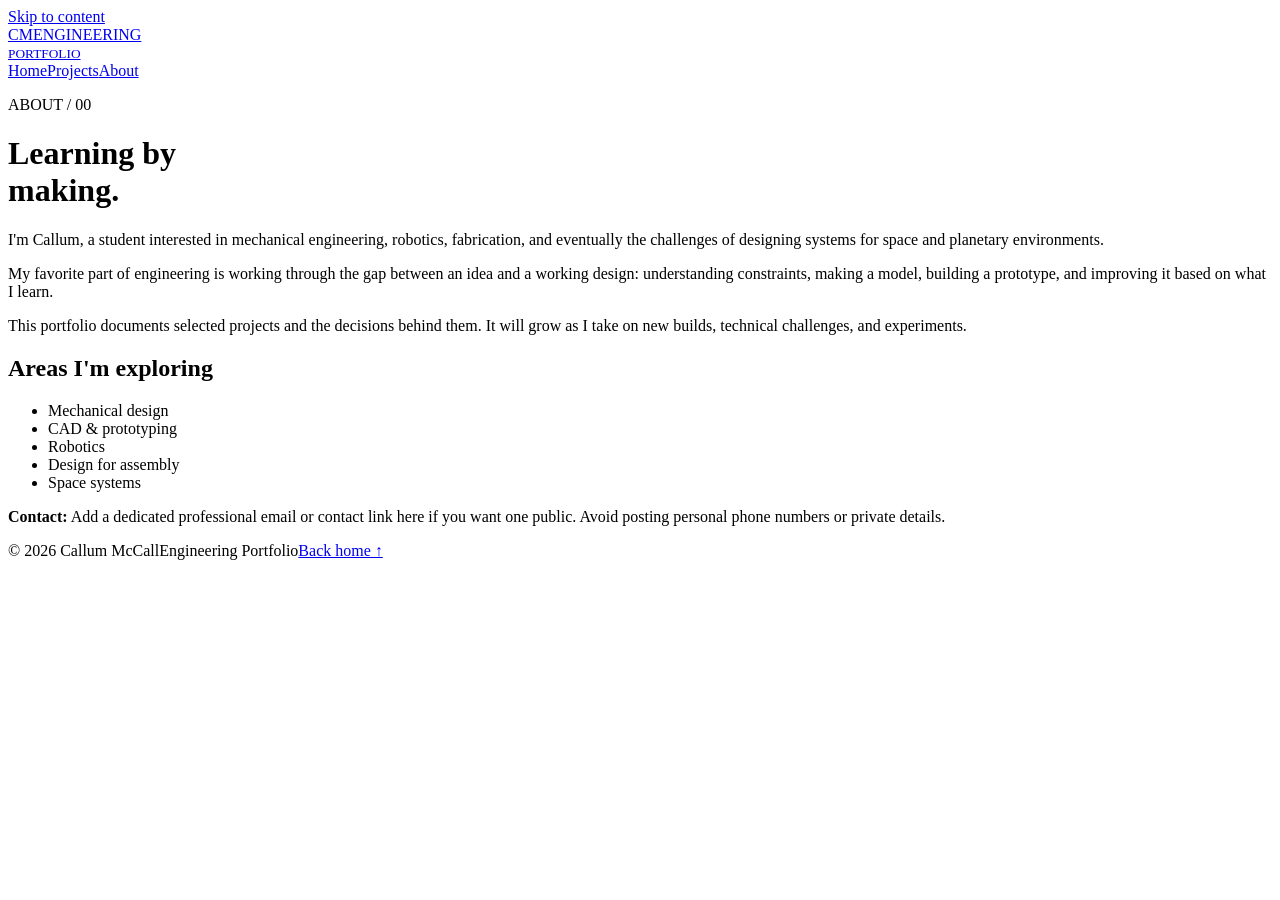
==== about.html @ 8d5debbc "Add files via upload" ====
<!doctype html>
<html lang="en">
<head><meta charset="utf-8"><meta name="viewport" content="width=device-width, initial-scale=1"><meta name="description" content="About the engineer behind this portfolio."><title>About — Engineering Portfolio</title><link rel="stylesheet" href="assets/css/style.css"></head>
<body><a class="skip-link" href="#main">Skip to content</a><header class="site-header wrap"><a class="wordmark" href="index.html"><span class="wordmark-mark">CM</span><span>ENGINEERING<br><small>PORTFOLIO</small></span></a><nav aria-label="Main navigation"><a href="index.html">Home</a><a href="index.html#projects">Projects</a><a class="active" href="about.html">About</a></nav></header>
<main id="main" class="wrap inner-page"><p class="eyebrow">ABOUT / 00</p><h1>Learning by<br><span class="muted">making.</span></h1><div class="about-grid"><p class="intro">I'm Callum, a student interested in mechanical engineering, robotics, fabrication, and eventually the challenges of designing systems for space and planetary environments.</p><div class="body-copy"><p>My favorite part of engineering is working through the gap between an idea and a working design: understanding constraints, making a model, building a prototype, and improving it based on what I learn.</p><p>This portfolio documents selected projects and the decisions behind them. It will grow as I take on new builds, technical challenges, and experiments.</p><h2>Areas I'm exploring</h2><ul class="tag-list"><li>Mechanical design</li><li>CAD & prototyping</li><li>Robotics</li><li>Design for assembly</li><li>Space systems</li></ul><p class="note"><strong>Contact:</strong> Add a dedicated professional email or contact link here if you want one public. Avoid posting personal phone numbers or private details.</p></div></div></main>
<footer class="site-footer wrap"><span>© 2026 Callum McCall</span><span>Engineering Portfolio</span><a href="index.html">Back home ↑</a></footer></body></html>
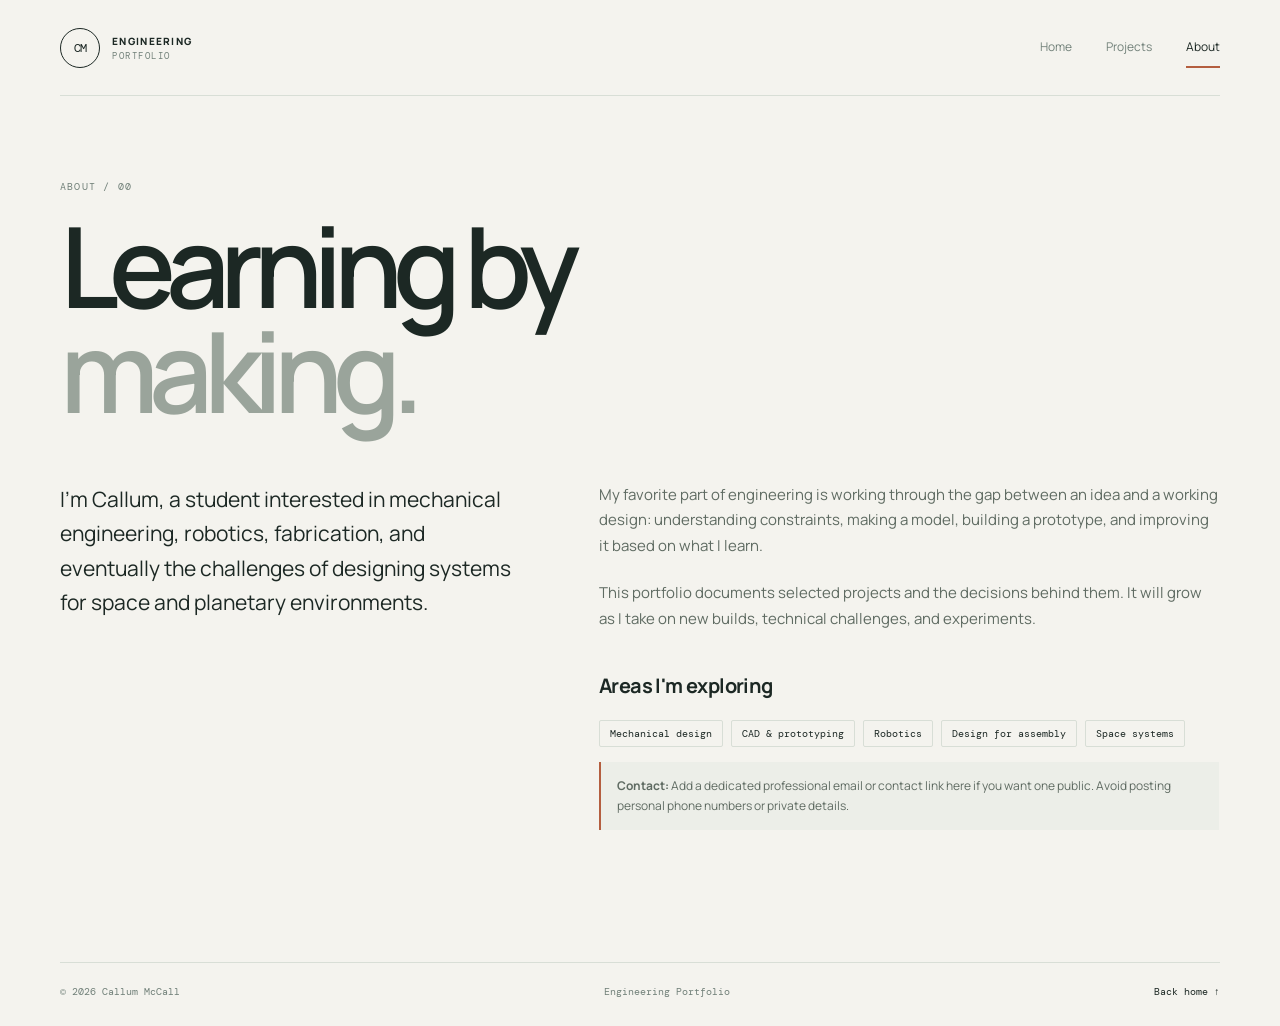
==== commit 1115f135: "Improve portfolio design and fix internal links" ====
--- a/about.html
+++ b/about.html
@@ -1,6 +1,6 @@
 <!doctype html>
 <html lang="en">
-<head><meta charset="utf-8"><meta name="viewport" content="width=device-width, initial-scale=1"><meta name="description" content="About the engineer behind this portfolio."><title>About — Engineering Portfolio</title><link rel="stylesheet" href="assets/css/style.css"></head>
+<head><meta charset="utf-8"><meta name="viewport" content="width=device-width, initial-scale=1"><meta name="description" content="About the engineer behind this portfolio."><title>About — Engineering Portfolio</title><link rel="stylesheet" href="style.css"></head>
 <body><a class="skip-link" href="#main">Skip to content</a><header class="site-header wrap"><a class="wordmark" href="index.html"><span class="wordmark-mark">CM</span><span>ENGINEERING<br><small>PORTFOLIO</small></span></a><nav aria-label="Main navigation"><a href="index.html">Home</a><a href="index.html#projects">Projects</a><a class="active" href="about.html">About</a></nav></header>
 <main id="main" class="wrap inner-page"><p class="eyebrow">ABOUT / 00</p><h1>Learning by<br><span class="muted">making.</span></h1><div class="about-grid"><p class="intro">I'm Callum, a student interested in mechanical engineering, robotics, fabrication, and eventually the challenges of designing systems for space and planetary environments.</p><div class="body-copy"><p>My favorite part of engineering is working through the gap between an idea and a working design: understanding constraints, making a model, building a prototype, and improving it based on what I learn.</p><p>This portfolio documents selected projects and the decisions behind them. It will grow as I take on new builds, technical challenges, and experiments.</p><h2>Areas I'm exploring</h2><ul class="tag-list"><li>Mechanical design</li><li>CAD & prototyping</li><li>Robotics</li><li>Design for assembly</li><li>Space systems</li></ul><p class="note"><strong>Contact:</strong> Add a dedicated professional email or contact link here if you want one public. Avoid posting personal phone numbers or private details.</p></div></div></main>
 <footer class="site-footer wrap"><span>© 2026 Callum McCall</span><span>Engineering Portfolio</span><a href="index.html">Back home ↑</a></footer></body></html>
--- a/style.css
+++ b/style.css
@@ -0,0 +1,6 @@
+﻿@import url('https://fonts.googleapis.com/css2?family=DM+Mono:wght@400;500&family=Manrope:wght@400;500;600;700;800&display=swap');
+:root{--paper:#f4f3ee;--ink:#1c2824;--muted:#718079;--line:#d8ded6;--accent:#b45e3f;--panel:#e8ebe4;--white:#fff;--max:1160px;--serif:Georgia,serif}
+*{box-sizing:border-box}html{scroll-behavior:smooth;scroll-padding-top:90px}body{margin:0;background:var(--paper);color:var(--ink);font:15px/1.7 'Manrope',Arial,sans-serif;-webkit-font-smoothing:antialiased}a{color:inherit;text-decoration:none;transition:color .2s,transform .25s}a:hover{color:var(--accent)}a:focus-visible{outline:2px solid var(--accent);outline-offset:5px}.wrap{width:min(var(--max),calc(100% - 64px));margin-inline:auto}.site-header{height:96px;display:flex;align-items:center;justify-content:space-between;border-bottom:1px solid var(--line)}.wordmark{display:flex;align-items:center;gap:12px;font-size:10px;font-weight:800;letter-spacing:.13em;line-height:1.4}.wordmark small{font:9px 'DM Mono',monospace;color:var(--muted);letter-spacing:.17em}.wordmark-mark{display:grid;place-items:center;width:40px;height:40px;border:1px solid var(--ink);border-radius:50%;font:12px 'DM Mono',monospace;letter-spacing:-.08em}.site-header nav{display:flex;gap:34px;font-size:12px}.site-header nav a{color:var(--muted);position:relative}.site-header nav a:hover,.site-header nav a.active{color:var(--ink)}.site-header nav a.active:after{content:'';position:absolute;height:2px;background:var(--accent);left:0;right:0;bottom:-10px}.hero{padding-top:104px}.eyebrow,.visual-label,.visual-caption,.hero-rule,.case-meta span,.media-placeholder>span{font:10px 'DM Mono',monospace;letter-spacing:.12em}.eyebrow{color:var(--muted);margin:0 0 20px}.status-dot{display:inline-block;width:7px;height:7px;border-radius:50%;background:var(--accent);margin-right:9px;box-shadow:0 0 0 4px #b45e3f18}h1{font-size:clamp(58px,9vw,112px);line-height:.94;letter-spacing:-.085em;font-weight:600;margin:0 0 30px}.muted{color:#9aa49b}.hero-bottom{display:flex;justify-content:space-between;align-items:end;gap:32px;margin:0 0 74px}.intro{font-size:clamp(17px,2vw,21px);line-height:1.65;max-width:570px;margin:0}.text-link{display:inline-flex;gap:16px;align-items:center;font-size:12px;font-weight:700;border-bottom:1px solid var(--ink);padding:0 0 7px;white-space:nowrap}.text-link span{font-size:17px;color:var(--accent)}.text-link:hover{border-color:var(--accent)}.hero-rule{display:flex;justify-content:space-between;border-top:1px solid var(--ink);padding:13px 0;color:var(--muted)}.projects{display:grid;grid-template-columns:1fr 1fr;gap:64px 28px;padding-top:30px}.project-featured{grid-column:1/-1;display:grid;grid-template-columns:1.2fr .8fr;gap:clamp(34px,6vw,78px);align-items:center}.project-visual{display:block;position:relative;overflow:hidden;min-height:320px;background:var(--panel);color:var(--ink);isolation:isolate}.project-featured .project-visual{min-height:455px}.project-visual:before{content:'';position:absolute;inset:0;opacity:.23;background-image:linear-gradient(rgba(40,55,45,.13) 1px,transparent 1px),linear-gradient(90deg,rgba(40,55,45,.13) 1px,transparent 1px);background-size:32px 32px;mask-image:linear-gradient(135deg,#000,transparent 75%);z-index:-1}.project-visual:after{content:'';position:absolute;width:300px;height:300px;border:1px solid #536a5833;border-radius:50%;left:50%;top:50%;transform:translate(-50%,-50%);box-shadow:0 0 0 34px #536a5808,0 0 0 68px #536a5806;z-index:-1}.project-visual:hover{color:var(--ink)}.project-visual:hover .part-sketch,.project-visual:hover .outlet-sketch,.project-visual:hover .gear-sketch{transform:scale(1.06)}.visual-label{position:absolute;top:20px;left:22px;color:#617067}.visual-caption{position:absolute;bottom:18px;left:22px;color:#617067}.project-info{padding:0 4px}.project-info .eyebrow{margin-bottom:12px}.project-info h2{font-size:clamp(25px,3vw,38px);line-height:1.15;letter-spacing:-.06em;margin:0 0 14px}.project-info>p:not(.eyebrow){color:#626e66;max-width:410px;font-size:14px;margin:0 0 24px}.project-info .text-link{margin-top:2px}.visual-shelf{background:#e5e9e1}.part-sketch,.outlet-sketch,.gear-sketch{position:absolute;inset:0;display:grid;place-items:center;transition:transform .35s cubic-bezier(.2,.8,.2,1)}.part-main{position:absolute;width:160px;height:100px;border:2px solid #53685b;border-radius:12px;transform:rotate(-18deg);background:linear-gradient(135deg,#d6ddd3,#c1cbc1);box-shadow:12px 15px 0 #b3bfb4,14px 17px 0 1px #64796a}.part-arm{position:absolute;width:68px;height:165px;border:2px solid #53685b;border-radius:8px;transform:translate(42px,-12px) rotate(24deg);background:#cbd4ca}.part-foot{position:absolute;width:130px;height:23px;border:2px solid #53685b;border-radius:5px;transform:translate(50px,75px) rotate(24deg);background:#cbd4ca}.dimension{position:absolute;font:10px 'DM Mono',monospace;letter-spacing:.08em;color:#536a58}.dim-one{top:32%;left:27%}.dim-two{bottom:28%;right:22%}.visual-smartlet{background:#e9e8df}.outlet-face{width:130px;height:170px;border:2px solid #596f62;border-radius:18px;background:#d9dfd6;position:relative;box-shadow:14px 14px 0 #c5cec4;transform:rotate(-8deg)}.outlet-slot{position:absolute;width:11px;height:38px;border:2px solid #69796c;border-radius:8px;top:46px}.slot-a{left:36px}.slot-b{right:36px}.slot-c{left:59px;top:88px;width:12px;height:12px}.outlet-light{position:absolute;bottom:17px;left:58px;width:13px;height:5px;background:var(--accent);border-radius:5px;box-shadow:0 0 12px #b45e3f70}.magnet-ring{position:absolute;width:62px;height:62px;border:2px dashed #778778;border-radius:50%;transform:translate(78px,68px)}.visual-frc{background:#e5e8e3}.gear{border:2px solid #667666;border-radius:50%;position:absolute;background:repeating-conic-gradient(#c8d0c5 0deg 10deg,#dce1d8 10deg 20deg);box-shadow:inset 0 0 0 12px #e5e8e3}.gear-large{width:150px;height:150px;transform:translate(-20px,-5px)}.gear-small{width:88px;height:88px;transform:translate(70px,52px)}.shaft{position:absolute;width:9px;height:210px;background:#758474;transform:rotate(42deg);opacity:.8}.bolt{position:absolute;width:13px;height:13px;border:2px solid #667666;border-radius:50%;background:var(--panel)}.bolt-a{transform:translate(-85px,-65px)}.bolt-b{transform:translate(113px,86px)}.statement{margin-top:122px;margin-bottom:112px;border-top:1px solid var(--line);padding-top:30px}.statement-text{font-size:clamp(34px,5vw,60px);line-height:1.16;letter-spacing:-.06em;margin:30px 0 0}.site-footer{display:flex;justify-content:space-between;gap:18px;border-top:1px solid var(--line);padding:22px 0 28px;color:var(--muted);font:10px 'DM Mono',monospace}.site-footer a{color:var(--ink)}.inner-page{padding-top:84px;padding-bottom:110px}.inner-page h1{margin-bottom:28px}.about-grid{display:grid;grid-template-columns:.85fr 1.15fr;gap:80px;margin-top:58px}.body-copy{max-width:620px;color:#5f6b62}.body-copy p{margin-top:0;margin-bottom:22px}.body-copy h2{font-size:20px;letter-spacing:-.03em;color:var(--ink);margin-top:38px}.tag-list{display:flex;flex-wrap:wrap;gap:8px;list-style:none;padding:0}.tag-list li{border:1px solid var(--line);border-radius:2px;padding:6px 10px;font:10px 'DM Mono',monospace;color:var(--ink)}.note{padding:14px 16px;border-left:2px solid var(--accent);background:#eceee8;font-size:12px}.case-study>.intro{max-width:760px}.case-meta{display:grid;grid-template-columns:repeat(3,1fr);gap:20px;border-top:1px solid var(--line);border-bottom:1px solid var(--line);padding:18px 0;margin:40px 0}.case-meta div{display:flex;flex-direction:column;gap:5px}.case-meta span{color:var(--muted)}.case-meta strong{font-size:12px;font-weight:600}.media-placeholder{min-height:320px;background:linear-gradient(135deg,#e8ebe4,#f0f0e9);border:1px dashed #b7beb3;display:flex;flex-direction:column;align-items:center;justify-content:center;text-align:center;padding:24px;color:var(--muted);margin:30px 0 70px;position:relative}.media-placeholder:before,.media-placeholder:after{content:'';position:absolute;background:#d8ded6}.media-placeholder:before{width:36px;height:1px;top:24px;left:24px}.media-placeholder:after{width:1px;height:36px;top:24px;left:24px}.media-placeholder>span{color:var(--accent)}.media-placeholder p{max-width:390px;font-size:12px;margin:10px 0 0}.media-placeholder.small{min-height:210px;margin:28px 0 10px}.case-section{max-width:760px;margin:0 auto 64px}.case-section .eyebrow{margin-bottom:12px}.case-section h2{font-size:clamp(28px,4vw,42px);line-height:1.15;letter-spacing:-.055em;margin:0 0 18px}.case-section>p:not(.eyebrow){color:#5f665d}.case-section .note{color:#4f574f}.skip-link{position:absolute;left:-999px;top:10px;background:var(--ink);color:white;padding:10px;z-index:10}.skip-link:focus{left:10px}
+@media(max-width:700px){.wrap{width:min(100% - 36px,var(--max))}.site-header{height:78px}.site-header nav{gap:16px;font-size:11px}.wordmark{font-size:9px}.wordmark-mark{width:34px;height:34px}.hero{padding-top:72px}.hero-bottom{display:block;margin-bottom:48px}.hero-bottom .text-link{margin-top:22px}.projects{grid-template-columns:1fr;gap:44px}.project-featured{grid-column:auto;display:block}.project-featured .project-visual,.project-visual{min-height:310px}.project-info{padding:22px 0 0}.statement{margin-top:76px;margin-bottom:76px}.site-footer{flex-wrap:wrap;font-size:9px}.about-grid{grid-template-columns:1fr;gap:28px;margin-top:38px}.inner-page{padding-top:60px}.case-meta{grid-template-columns:1fr;gap:14px}.media-placeholder{min-height:230px;margin-bottom:50px}.case-section{margin-bottom:48px}}
+@media(max-width:420px){.wrap{width:calc(100% - 28px)}.site-header nav{gap:11px}.wordmark{gap:8px}.hero{padding-top:60px}h1{font-size:clamp(51px,16vw,68px)}.project-featured .project-visual,.project-visual{min-height:270px}}
+@media(prefers-reduced-motion:reduce){html{scroll-behavior:auto}*,*:before,*:after{transition-duration:.01ms!important}}
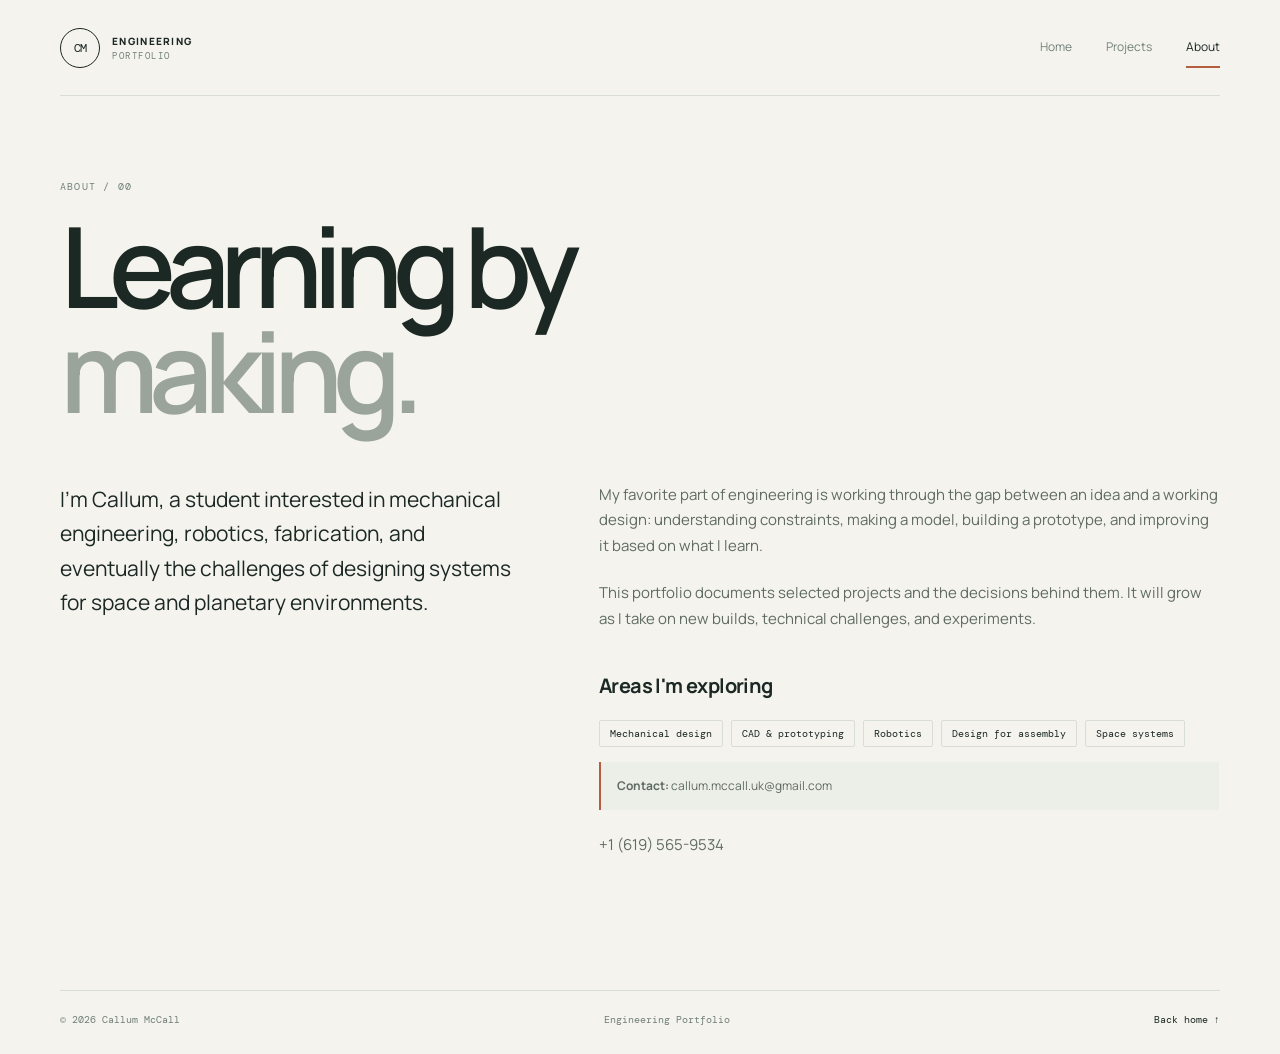
==== commit 52d55f82: "Update contact details in about.html Updated contact information in the about section." ====
--- a/about.html
+++ b/about.html
@@ -2,5 +2,5 @@
 <html lang="en">
 <head><meta charset="utf-8"><meta name="viewport" content="width=device-width, initial-scale=1"><meta name="description" content="About the engineer behind this portfolio."><title>About — Engineering Portfolio</title><link rel="stylesheet" href="style.css"></head>
 <body><a class="skip-link" href="#main">Skip to content</a><header class="site-header wrap"><a class="wordmark" href="index.html"><span class="wordmark-mark">CM</span><span>ENGINEERING<br><small>PORTFOLIO</small></span></a><nav aria-label="Main navigation"><a href="index.html">Home</a><a href="index.html#projects">Projects</a><a class="active" href="about.html">About</a></nav></header>
-<main id="main" class="wrap inner-page"><p class="eyebrow">ABOUT / 00</p><h1>Learning by<br><span class="muted">making.</span></h1><div class="about-grid"><p class="intro">I'm Callum, a student interested in mechanical engineering, robotics, fabrication, and eventually the challenges of designing systems for space and planetary environments.</p><div class="body-copy"><p>My favorite part of engineering is working through the gap between an idea and a working design: understanding constraints, making a model, building a prototype, and improving it based on what I learn.</p><p>This portfolio documents selected projects and the decisions behind them. It will grow as I take on new builds, technical challenges, and experiments.</p><h2>Areas I'm exploring</h2><ul class="tag-list"><li>Mechanical design</li><li>CAD & prototyping</li><li>Robotics</li><li>Design for assembly</li><li>Space systems</li></ul><p class="note"><strong>Contact:</strong> Add a dedicated professional email or contact link here if you want one public. Avoid posting personal phone numbers or private details.</p></div></div></main>
+<main id="main" class="wrap inner-page"><p class="eyebrow">ABOUT / 00</p><h1>Learning by<br><span class="muted">making.</span></h1><div class="about-grid"><p class="intro">I'm Callum, a student interested in mechanical engineering, robotics, fabrication, and eventually the challenges of designing systems for space and planetary environments.</p><div class="body-copy"><p>My favorite part of engineering is working through the gap between an idea and a working design: understanding constraints, making a model, building a prototype, and improving it based on what I learn.</p><p>This portfolio documents selected projects and the decisions behind them. It will grow as I take on new builds, technical challenges, and experiments.</p><h2>Areas I'm exploring</h2><ul class="tag-list"><li>Mechanical design</li><li>CAD & prototyping</li><li>Robotics</li><li>Design for assembly</li><li>Space systems</li></ul><p class="note"><strong>Contact:</strong> callum.mccall.uk@gmail.com</p><p>+1 (619) 565-9534</p></div></div></main>
 <footer class="site-footer wrap"><span>© 2026 Callum McCall</span><span>Engineering Portfolio</span><a href="index.html">Back home ↑</a></footer></body></html>
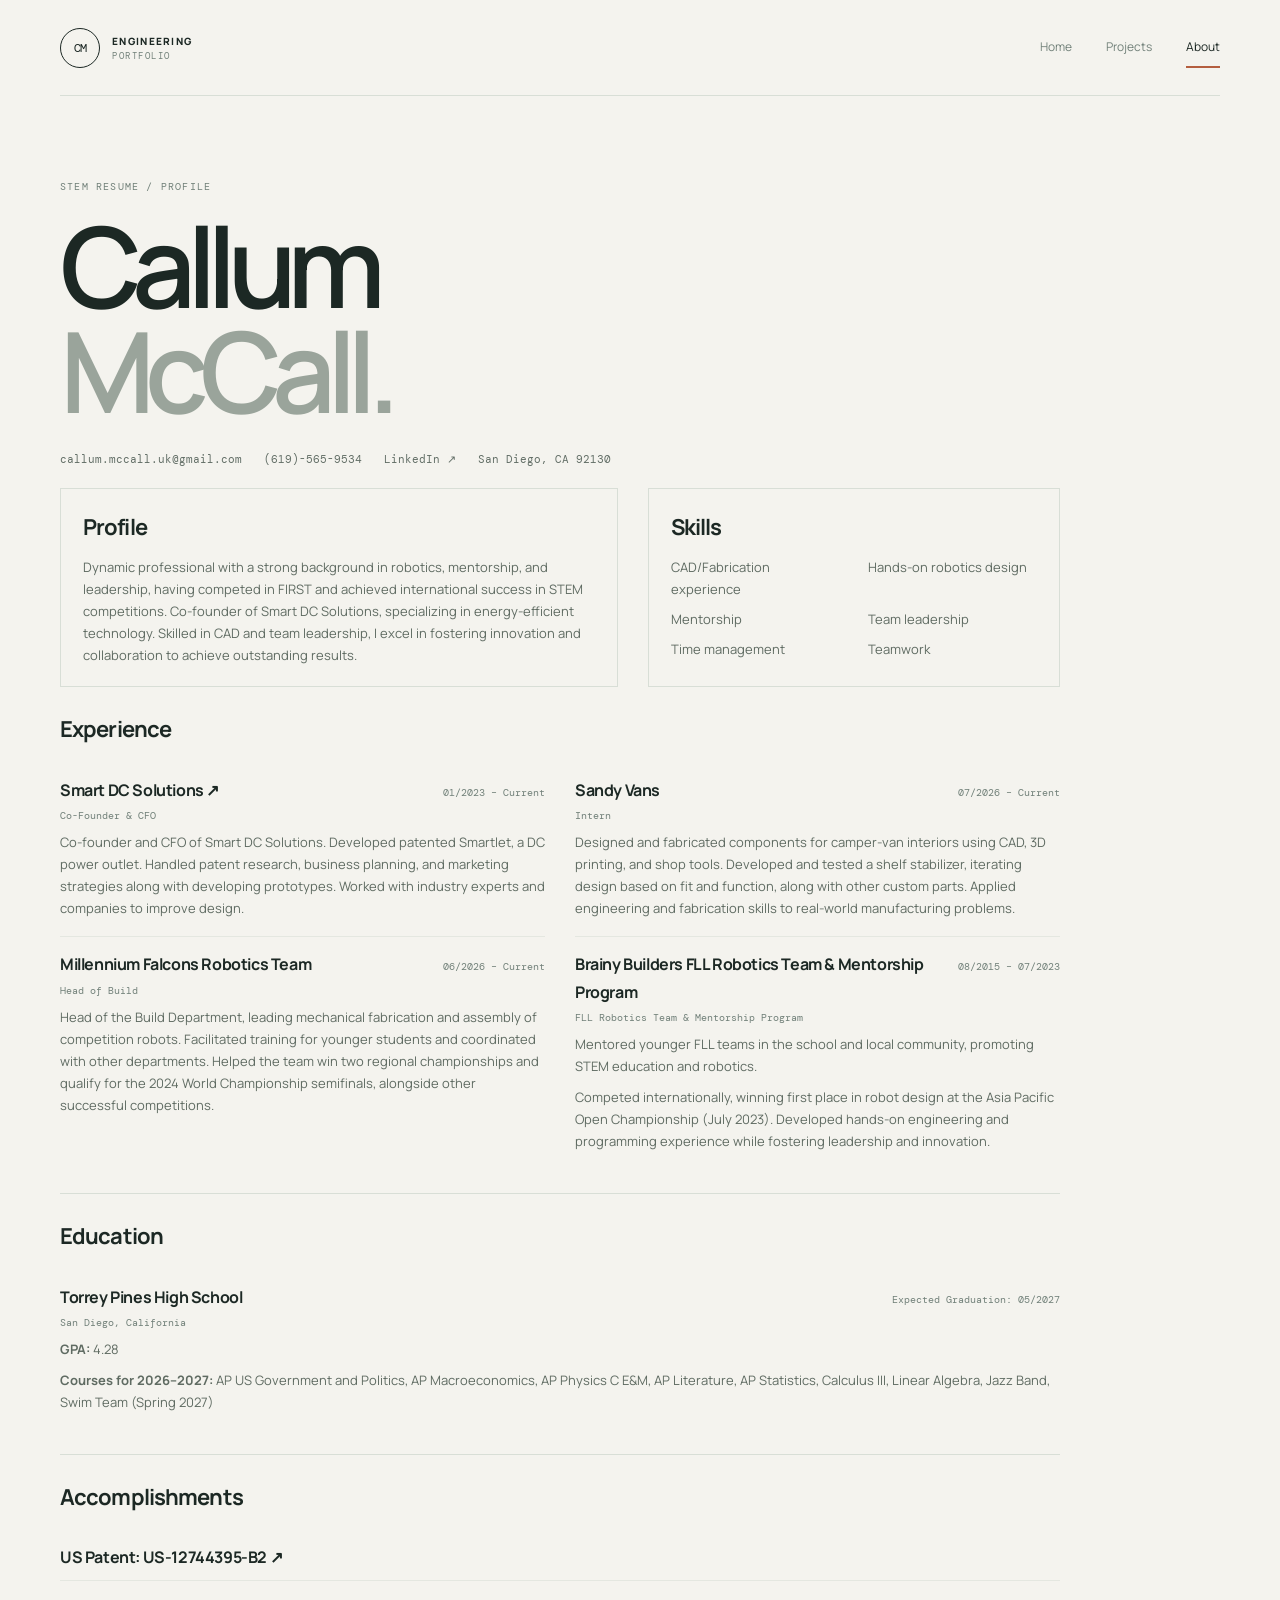
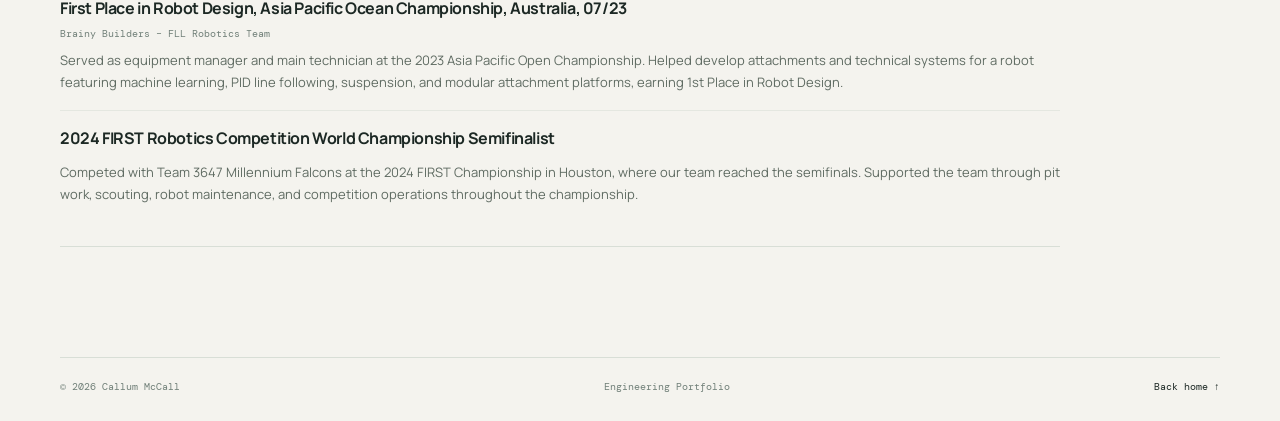
==== commit fd145003: "Update portfolio projects and resume pages" ====
--- a/about.html
+++ b/about.html
@@ -1,6 +1,14 @@
 <!doctype html>
 <html lang="en">
-<head><meta charset="utf-8"><meta name="viewport" content="width=device-width, initial-scale=1"><meta name="description" content="About the engineer behind this portfolio."><title>About — Engineering Portfolio</title><link rel="stylesheet" href="style.css"></head>
-<body><a class="skip-link" href="#main">Skip to content</a><header class="site-header wrap"><a class="wordmark" href="index.html"><span class="wordmark-mark">CM</span><span>ENGINEERING<br><small>PORTFOLIO</small></span></a><nav aria-label="Main navigation"><a href="index.html">Home</a><a href="index.html#projects">Projects</a><a class="active" href="about.html">About</a></nav></header>
-<main id="main" class="wrap inner-page"><p class="eyebrow">ABOUT / 00</p><h1>Learning by<br><span class="muted">making.</span></h1><div class="about-grid"><p class="intro">I'm Callum, a student interested in mechanical engineering, robotics, fabrication, and eventually the challenges of designing systems for space and planetary environments.</p><div class="body-copy"><p>My favorite part of engineering is working through the gap between an idea and a working design: understanding constraints, making a model, building a prototype, and improving it based on what I learn.</p><p>This portfolio documents selected projects and the decisions behind them. It will grow as I take on new builds, technical challenges, and experiments.</p><h2>Areas I'm exploring</h2><ul class="tag-list"><li>Mechanical design</li><li>CAD & prototyping</li><li>Robotics</li><li>Design for assembly</li><li>Space systems</li></ul><p class="note"><strong>Contact:</strong> callum.mccall.uk@gmail.com</p><p>+1 (619) 565-9534</p></div></div></main>
-<footer class="site-footer wrap"><span>© 2026 Callum McCall</span><span>Engineering Portfolio</span><a href="index.html">Back home ↑</a></footer></body></html>
+<head><meta charset="utf-8"><meta name="viewport" content="width=device-width, initial-scale=1"><meta name="description" content="Callum McCall's STEM resume, including robotics, Smart DC Solutions, engineering internship, education, and accomplishments."><title>About — Callum McCall</title><link rel="stylesheet" href="style.css"></head>
+<body><a class="skip-link" href="#main">Skip to content</a><header class="site-header wrap"><a class="wordmark" href="index.html"><span class="wordmark-mark">CM</span><span>ENGINEERING<br><small>PORTFOLIO</small></span></a><nav aria-label="Main navigation"><a href="index.html">Home</a><a href="projects.html">Projects</a><a class="active" href="about.html">About</a></nav></header>
+<main id="main" class="wrap inner-page"><p class="eyebrow">STEM RESUME / PROFILE</p><h1>Callum<br><span class="muted">McCall.</span></h1>
+<div class="resume-contact"><a href="https://mail.google.com/mail/?view=cm&amp;to=callum.mccall.uk@gmail.com">callum.mccall.uk@gmail.com</a><a href="tel:+16195659534">(619)-565-9534</a><a href="https://www.linkedin.com/in/callum-mccall-uk/" target="_blank" rel="noopener noreferrer">LinkedIn ↗</a><span>San Diego, CA 92130</span></div>
+<div class="resume-document"><div class="resume-top-grid"><section class="resume-section"><h2>Profile</h2><p>Dynamic professional with a strong background in robotics, mentorship, and leadership, having competed in FIRST and achieved international success in STEM competitions. Co-founder of Smart DC Solutions, specializing in energy-efficient technology. Skilled in CAD and team leadership, I excel in fostering innovation and collaboration to achieve outstanding results.</p></section>
+<section class="resume-section"><h2>Skills</h2><ul class="resume-skills"><li>CAD/Fabrication experience</li><li>Hands-on robotics design</li><li>Mentorship</li><li>Team leadership</li><li>Time management</li><li>Teamwork</li></ul></section></div><section class="resume-section"><h2>Experience</h2><div class="resume-experience-grid">
+<article class="resume-entry"><div class="resume-entry-head"><h3><a href="https://smartdcsolutions.com/" target="_blank" rel="noopener noreferrer">Smart DC Solutions ↗</a></h3><span>01/2023 – Current</span></div><p class="resume-detail">Co-Founder & CFO</p><p>Co-founder and CFO of Smart DC Solutions. Developed patented Smartlet, a DC power outlet. Handled patent research, business planning, and marketing strategies along with developing prototypes. Worked with industry experts and companies to improve design.</p></article>
+<article class="resume-entry"><div class="resume-entry-head"><h3>Sandy Vans</h3><span>07/2026 – Current</span></div><p class="resume-detail">Intern</p><p>Designed and fabricated components for camper-van interiors using CAD, 3D printing, and shop tools. Developed and tested a shelf stabilizer, iterating design based on fit and function, along with other custom parts. Applied engineering and fabrication skills to real-world manufacturing problems.</p></article>
+<article class="resume-entry"><div class="resume-entry-head"><h3>Millennium Falcons Robotics Team</h3><span>06/2026 – Current</span></div><p class="resume-detail">Head of Build</p><p>Head of the Build Department, leading mechanical fabrication and assembly of competition robots. Facilitated training for younger students and coordinated with other departments. Helped the team win two regional championships and qualify for the 2024 World Championship semifinals, alongside other successful competitions.</p></article>
+<article class="resume-entry"><div class="resume-entry-head"><h3>Brainy Builders FLL Robotics Team & Mentorship Program</h3><span>08/2015 – 07/2023</span></div><p class="resume-detail">FLL Robotics Team & Mentorship Program</p><p>Mentored younger FLL teams in the school and local community, promoting STEM education and robotics.</p><p>Competed internationally, winning first place in robot design at the Asia Pacific Open Championship (July 2023). Developed hands-on engineering and programming experience while fostering leadership and innovation.</p></article></div></section><section class="resume-section"><h2>Education</h2><article class="resume-entry"><div class="resume-entry-head"><h3>Torrey Pines High School</h3><span>Expected Graduation: 05/2027</span></div><p class="resume-detail">San Diego, California</p><p><strong>GPA:</strong> 4.28</p><p><strong>Courses for 2026–2027:</strong> AP US Government and Politics, AP Macroeconomics, AP Physics C E&M, AP Literature, AP Statistics, Calculus III, Linear Algebra, Jazz Band, Swim Team (Spring 2027)</p></article></section>
+<section class="resume-section"><h2>Accomplishments</h2><article class="resume-entry"><h3>US Patent: <a href="https://drive.google.com/file/d/1d0yLy8oXHDgK_QVa6zKNxHQrjqmTDfeB/view?usp=sharing" target="_blank" rel="noopener noreferrer">US-12744395-B2 ↗</a></h3></article><article class="resume-entry"><h3>First Place in Robot Design, Asia Pacific Ocean Championship, Australia, 07/23</h3><p class="resume-detail">Brainy Builders – FLL Robotics Team</p><p>Served as equipment manager and main technician at the 2023 Asia Pacific Open Championship. Helped develop attachments and technical systems for a robot featuring machine learning, PID line following, suspension, and modular attachment platforms, earning 1st Place in Robot Design.</p></article><article class="resume-entry"><h3>2024 FIRST Robotics Competition World Championship Semifinalist</h3><p>Competed with Team 3647 Millennium Falcons at the 2024 FIRST Championship in Houston, where our team reached the semifinals. Supported the team through pit work, scouting, robot maintenance, and competition operations throughout the championship.</p></article></section></div>
+</main><footer class="site-footer wrap"><span>© 2026 Callum McCall</span><span>Engineering Portfolio</span><a href="index.html">Back home ↑</a></footer></body></html>
--- a/style.css
+++ b/style.css
@@ -4,3 +4,15 @@
 @media(max-width:700px){.wrap{width:min(100% - 36px,var(--max))}.site-header{height:78px}.site-header nav{gap:16px;font-size:11px}.wordmark{font-size:9px}.wordmark-mark{width:34px;height:34px}.hero{padding-top:72px}.hero-bottom{display:block;margin-bottom:48px}.hero-bottom .text-link{margin-top:22px}.projects{grid-template-columns:1fr;gap:44px}.project-featured{grid-column:auto;display:block}.project-featured .project-visual,.project-visual{min-height:310px}.project-info{padding:22px 0 0}.statement{margin-top:76px;margin-bottom:76px}.site-footer{flex-wrap:wrap;font-size:9px}.about-grid{grid-template-columns:1fr;gap:28px;margin-top:38px}.inner-page{padding-top:60px}.case-meta{grid-template-columns:1fr;gap:14px}.media-placeholder{min-height:230px;margin-bottom:50px}.case-section{margin-bottom:48px}}
 @media(max-width:420px){.wrap{width:calc(100% - 28px)}.site-header nav{gap:11px}.wordmark{gap:8px}.hero{padding-top:60px}h1{font-size:clamp(51px,16vw,68px)}.project-featured .project-visual,.project-visual{min-height:270px}}
 @media(prefers-reduced-motion:reduce){html{scroll-behavior:auto}*,*:before,*:after{transition-duration:.01ms!important}}
+
+/* Dedicated project index and resume style profile */
+.projects-cta{display:flex;justify-content:flex-end;padding-top:28px}.project-list{margin-top:56px;border-top:1px solid var(--ink)}.project-row{display:grid;grid-template-columns:52px 1fr auto;gap:22px;align-items:center;padding:28px 0;border-bottom:1px solid var(--line)}.project-number{font:12px 'DM Mono',monospace;color:var(--accent)}.project-row .eyebrow{margin:0 0 7px}.project-row h2{font-size:clamp(22px,3vw,30px);line-height:1.2;letter-spacing:-.05em;margin:0 0 8px}.project-row p:not(.eyebrow){margin:0;color:#626e66;max-width:680px;font-size:13px}.project-row .text-link{font-size:11px}.profile-intro{max-width:760px}.resume-grid{display:grid;grid-template-columns:.7fr 1.3fr;gap:clamp(40px,8vw,110px);margin-top:64px}.resume-sidebar{border-top:1px solid var(--ink);padding-top:22px}.resume-sidebar section+section{margin-top:44px}.resume-sidebar p:not(.eyebrow){font-size:12px;color:#626e66;margin:8px 0}.resume-sidebar a{color:var(--ink)}.resume-main{border-top:1px solid var(--ink)}.resume-section{padding:22px 0 26px;border-bottom:1px solid var(--line)}.resume-section .eyebrow{margin-bottom:12px}.resume-section h2{font-size:22px;letter-spacing:-.04em;margin:0 0 4px}.resume-section>p:not(.eyebrow){color:#5f6b62;margin:10px 0 0;font-size:13px}.resume-section .resume-detail{font:10px 'DM Mono',monospace;color:var(--muted);margin:0}.resume-section .text-link{margin-top:18px}
+@media(max-width:700px){.project-row{grid-template-columns:30px 1fr;gap:12px}.project-row .text-link{grid-column:2;justify-self:start;margin-top:8px}.resume-grid{grid-template-columns:1fr;gap:40px;margin-top:40px}}
+
+/* Resume content layout */
+.resume-contact{display:flex;flex-wrap:wrap;gap:10px 24px;margin:28px 0 44px;padding:15px 0;border-top:1px solid var(--ink);border-bottom:1px solid var(--line);font:11px 'DM Mono',monospace;color:#626e66}.resume-document{max-width:850px}.resume-document .resume-section{padding:24px 0;border-bottom:1px solid var(--line)}.resume-document .resume-section>h2{font-size:22px;letter-spacing:-.04em;margin:0 0 14px}.resume-document .resume-section>p{color:#5f6b62;font-size:13px}.resume-skills{display:grid;grid-template-columns:1fr 1fr;gap:8px 28px;list-style:none;padding:0;margin:0;color:#5f6b62;font-size:13px}.resume-entry{padding:14px 0 8px}.resume-entry+.resume-entry{border-top:1px solid #e4e7e0}.resume-entry-head{display:flex;justify-content:space-between;gap:20px;align-items:baseline}.resume-entry h3{font-size:16px;letter-spacing:-.025em;margin:0}.resume-entry-head>span{font:10px 'DM Mono',monospace;color:var(--muted);white-space:nowrap}.resume-entry p{font-size:13px;color:#5f6b62;margin:9px 0}.resume-entry .resume-detail{font:10px 'DM Mono',monospace;color:var(--muted);margin:5px 0}.resume-entry ul{color:#5f6b62;font-size:13px;padding-left:20px}.resume-entry li+li{margin-top:7px}
+@media(max-width:700px){.resume-contact{display:grid;gap:9px}.resume-skills{grid-template-columns:1fr}.resume-entry-head{display:block}.resume-entry-head>span{display:block;margin-top:4px}}
+
+/* Compact contact row and side-by-side resume sections */
+.resume-contact{gap:8px 22px;margin:12px 0 22px;padding:0;border:0}.resume-document{max-width:1000px}.resume-top-grid{display:grid;grid-template-columns:1.15fr .85fr;gap:30px}.resume-top-grid .resume-section{border:1px solid var(--line);padding:20px 22px}.resume-top-grid .resume-section>h2{margin-bottom:10px}.resume-experience-grid{display:grid;grid-template-columns:1fr 1fr;column-gap:30px}.resume-experience-grid .resume-entry{align-self:start}.resume-experience-grid .resume-entry:nth-child(2){border-top:0}
+@media(max-width:700px){.resume-top-grid,.resume-experience-grid{grid-template-columns:1fr}.resume-experience-grid .resume-entry:nth-child(2){border-top:1px solid #e4e7e0}}
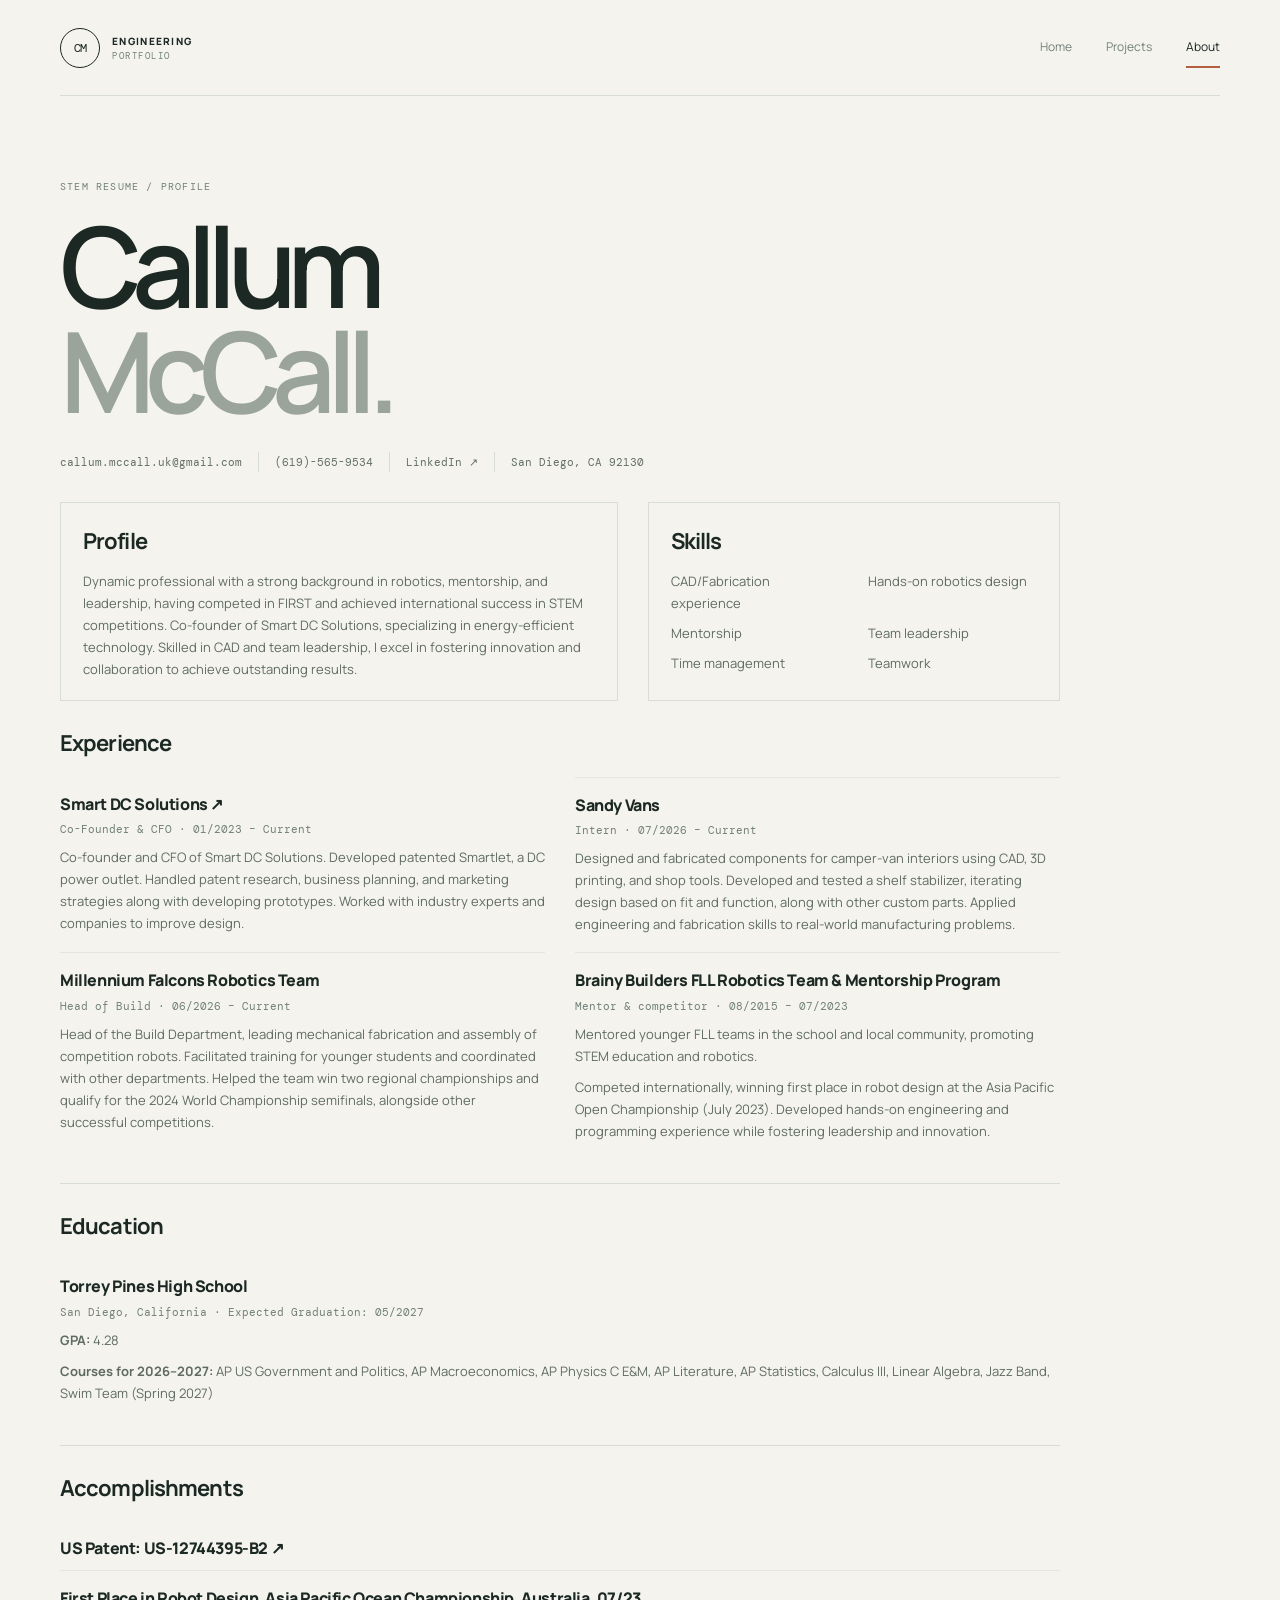
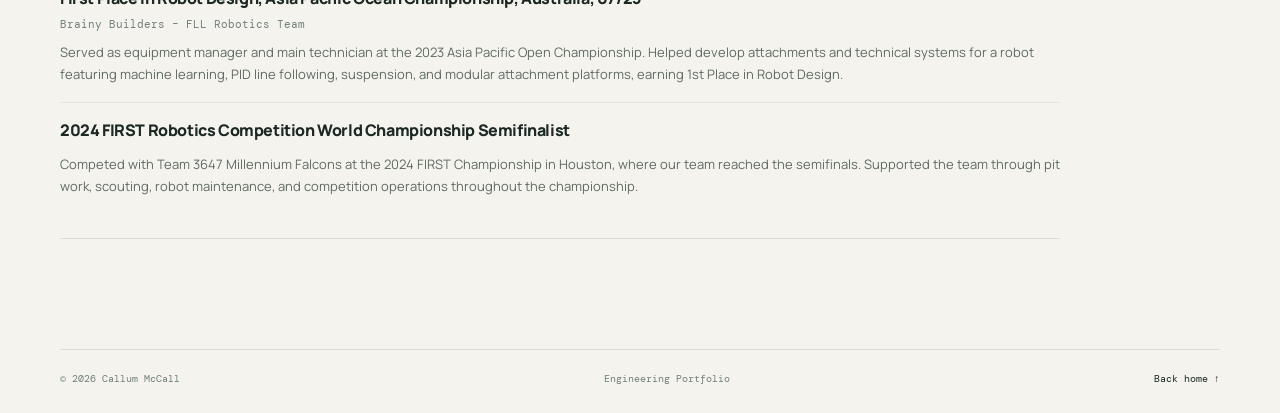
==== commit b3ddb9bd: "Polish resume layout and homepage spacing" ====
--- a/about.html
+++ b/about.html
@@ -6,9 +6,9 @@
 <div class="resume-contact"><a href="https://mail.google.com/mail/?view=cm&amp;to=callum.mccall.uk@gmail.com">callum.mccall.uk@gmail.com</a><a href="tel:+16195659534">(619)-565-9534</a><a href="https://www.linkedin.com/in/callum-mccall-uk/" target="_blank" rel="noopener noreferrer">LinkedIn ↗</a><span>San Diego, CA 92130</span></div>
 <div class="resume-document"><div class="resume-top-grid"><section class="resume-section"><h2>Profile</h2><p>Dynamic professional with a strong background in robotics, mentorship, and leadership, having competed in FIRST and achieved international success in STEM competitions. Co-founder of Smart DC Solutions, specializing in energy-efficient technology. Skilled in CAD and team leadership, I excel in fostering innovation and collaboration to achieve outstanding results.</p></section>
 <section class="resume-section"><h2>Skills</h2><ul class="resume-skills"><li>CAD/Fabrication experience</li><li>Hands-on robotics design</li><li>Mentorship</li><li>Team leadership</li><li>Time management</li><li>Teamwork</li></ul></section></div><section class="resume-section"><h2>Experience</h2><div class="resume-experience-grid">
-<article class="resume-entry"><div class="resume-entry-head"><h3><a href="https://smartdcsolutions.com/" target="_blank" rel="noopener noreferrer">Smart DC Solutions ↗</a></h3><span>01/2023 – Current</span></div><p class="resume-detail">Co-Founder & CFO</p><p>Co-founder and CFO of Smart DC Solutions. Developed patented Smartlet, a DC power outlet. Handled patent research, business planning, and marketing strategies along with developing prototypes. Worked with industry experts and companies to improve design.</p></article>
-<article class="resume-entry"><div class="resume-entry-head"><h3>Sandy Vans</h3><span>07/2026 – Current</span></div><p class="resume-detail">Intern</p><p>Designed and fabricated components for camper-van interiors using CAD, 3D printing, and shop tools. Developed and tested a shelf stabilizer, iterating design based on fit and function, along with other custom parts. Applied engineering and fabrication skills to real-world manufacturing problems.</p></article>
-<article class="resume-entry"><div class="resume-entry-head"><h3>Millennium Falcons Robotics Team</h3><span>06/2026 – Current</span></div><p class="resume-detail">Head of Build</p><p>Head of the Build Department, leading mechanical fabrication and assembly of competition robots. Facilitated training for younger students and coordinated with other departments. Helped the team win two regional championships and qualify for the 2024 World Championship semifinals, alongside other successful competitions.</p></article>
-<article class="resume-entry"><div class="resume-entry-head"><h3>Brainy Builders FLL Robotics Team & Mentorship Program</h3><span>08/2015 – 07/2023</span></div><p class="resume-detail">FLL Robotics Team & Mentorship Program</p><p>Mentored younger FLL teams in the school and local community, promoting STEM education and robotics.</p><p>Competed internationally, winning first place in robot design at the Asia Pacific Open Championship (July 2023). Developed hands-on engineering and programming experience while fostering leadership and innovation.</p></article></div></section><section class="resume-section"><h2>Education</h2><article class="resume-entry"><div class="resume-entry-head"><h3>Torrey Pines High School</h3><span>Expected Graduation: 05/2027</span></div><p class="resume-detail">San Diego, California</p><p><strong>GPA:</strong> 4.28</p><p><strong>Courses for 2026–2027:</strong> AP US Government and Politics, AP Macroeconomics, AP Physics C E&M, AP Literature, AP Statistics, Calculus III, Linear Algebra, Jazz Band, Swim Team (Spring 2027)</p></article></section>
+<article class="resume-entry"><div class="resume-entry-head"><h3><a href="https://smartdcsolutions.com/" target="_blank" rel="noopener noreferrer">Smart DC Solutions ↗</a></h3></div><p class="resume-detail">Co-Founder & CFO · 01/2023 – Current</p><p>Co-founder and CFO of Smart DC Solutions. Developed patented Smartlet, a DC power outlet. Handled patent research, business planning, and marketing strategies along with developing prototypes. Worked with industry experts and companies to improve design.</p></article>
+<article class="resume-entry"><div class="resume-entry-head"><h3>Sandy Vans</h3></div><p class="resume-detail">Intern · 07/2026 – Current</p><p>Designed and fabricated components for camper-van interiors using CAD, 3D printing, and shop tools. Developed and tested a shelf stabilizer, iterating design based on fit and function, along with other custom parts. Applied engineering and fabrication skills to real-world manufacturing problems.</p></article>
+<article class="resume-entry"><div class="resume-entry-head"><h3>Millennium Falcons Robotics Team</h3></div><p class="resume-detail">Head of Build · 06/2026 – Current</p><p>Head of the Build Department, leading mechanical fabrication and assembly of competition robots. Facilitated training for younger students and coordinated with other departments. Helped the team win two regional championships and qualify for the 2024 World Championship semifinals, alongside other successful competitions.</p></article>
+<article class="resume-entry"><div class="resume-entry-head"><h3>Brainy Builders FLL Robotics Team & Mentorship Program</h3></div><p class="resume-detail">Mentor & competitor · 08/2015 – 07/2023</p><p>Mentored younger FLL teams in the school and local community, promoting STEM education and robotics.</p><p>Competed internationally, winning first place in robot design at the Asia Pacific Open Championship (July 2023). Developed hands-on engineering and programming experience while fostering leadership and innovation.</p></article></div></section><section class="resume-section"><h2>Education</h2><article class="resume-entry"><div class="resume-entry-head"><h3>Torrey Pines High School</h3></div><p class="resume-detail">San Diego, California · Expected Graduation: 05/2027</p><p><strong>GPA:</strong> 4.28</p><p><strong>Courses for 2026–2027:</strong> AP US Government and Politics, AP Macroeconomics, AP Physics C E&M, AP Literature, AP Statistics, Calculus III, Linear Algebra, Jazz Band, Swim Team (Spring 2027)</p></article></section>
 <section class="resume-section"><h2>Accomplishments</h2><article class="resume-entry"><h3>US Patent: <a href="https://drive.google.com/file/d/1d0yLy8oXHDgK_QVa6zKNxHQrjqmTDfeB/view?usp=sharing" target="_blank" rel="noopener noreferrer">US-12744395-B2 ↗</a></h3></article><article class="resume-entry"><h3>First Place in Robot Design, Asia Pacific Ocean Championship, Australia, 07/23</h3><p class="resume-detail">Brainy Builders – FLL Robotics Team</p><p>Served as equipment manager and main technician at the 2023 Asia Pacific Open Championship. Helped develop attachments and technical systems for a robot featuring machine learning, PID line following, suspension, and modular attachment platforms, earning 1st Place in Robot Design.</p></article><article class="resume-entry"><h3>2024 FIRST Robotics Competition World Championship Semifinalist</h3><p>Competed with Team 3647 Millennium Falcons at the 2024 FIRST Championship in Houston, where our team reached the semifinals. Supported the team through pit work, scouting, robot maintenance, and competition operations throughout the championship.</p></article></section></div>
 </main><footer class="site-footer wrap"><span>© 2026 Callum McCall</span><span>Engineering Portfolio</span><a href="index.html">Back home ↑</a></footer></body></html>
--- a/style.css
+++ b/style.css
@@ -16,3 +16,8 @@
 /* Compact contact row and side-by-side resume sections */
 .resume-contact{gap:8px 22px;margin:12px 0 22px;padding:0;border:0}.resume-document{max-width:1000px}.resume-top-grid{display:grid;grid-template-columns:1.15fr .85fr;gap:30px}.resume-top-grid .resume-section{border:1px solid var(--line);padding:20px 22px}.resume-top-grid .resume-section>h2{margin-bottom:10px}.resume-experience-grid{display:grid;grid-template-columns:1fr 1fr;column-gap:30px}.resume-experience-grid .resume-entry{align-self:start}.resume-experience-grid .resume-entry:nth-child(2){border-top:0}
 @media(max-width:700px){.resume-top-grid,.resume-experience-grid{grid-template-columns:1fr}.resume-experience-grid .resume-entry:nth-child(2){border-top:1px solid #e4e7e0}}
+
+/* Clear resume contact separators and experience hierarchy */
+.resume-contact{gap:0 0;margin:12px 0 30px;padding:0;font:11px 'DM Mono',monospace}.resume-contact>*{padding:3px 16px;border-left:1px solid var(--line)}.resume-contact>*:first-child{padding-left:0;border-left:0}.resume-entry-head{display:block}.resume-entry h3{font-weight:800}.resume-entry .resume-detail{font:11px 'DM Mono',monospace;color:var(--muted);margin:4px 0 10px}.resume-experience-grid .resume-entry:nth-child(2){border-top:1px solid #e4e7e0}
+.projects-cta{padding-top:64px}
+@media(max-width:700px){.resume-contact{display:flex;flex-wrap:wrap;gap:5px 0}.resume-contact>*{padding:3px 10px}.resume-contact>*:first-child{padding-left:0}.projects-cta{padding-top:44px}}
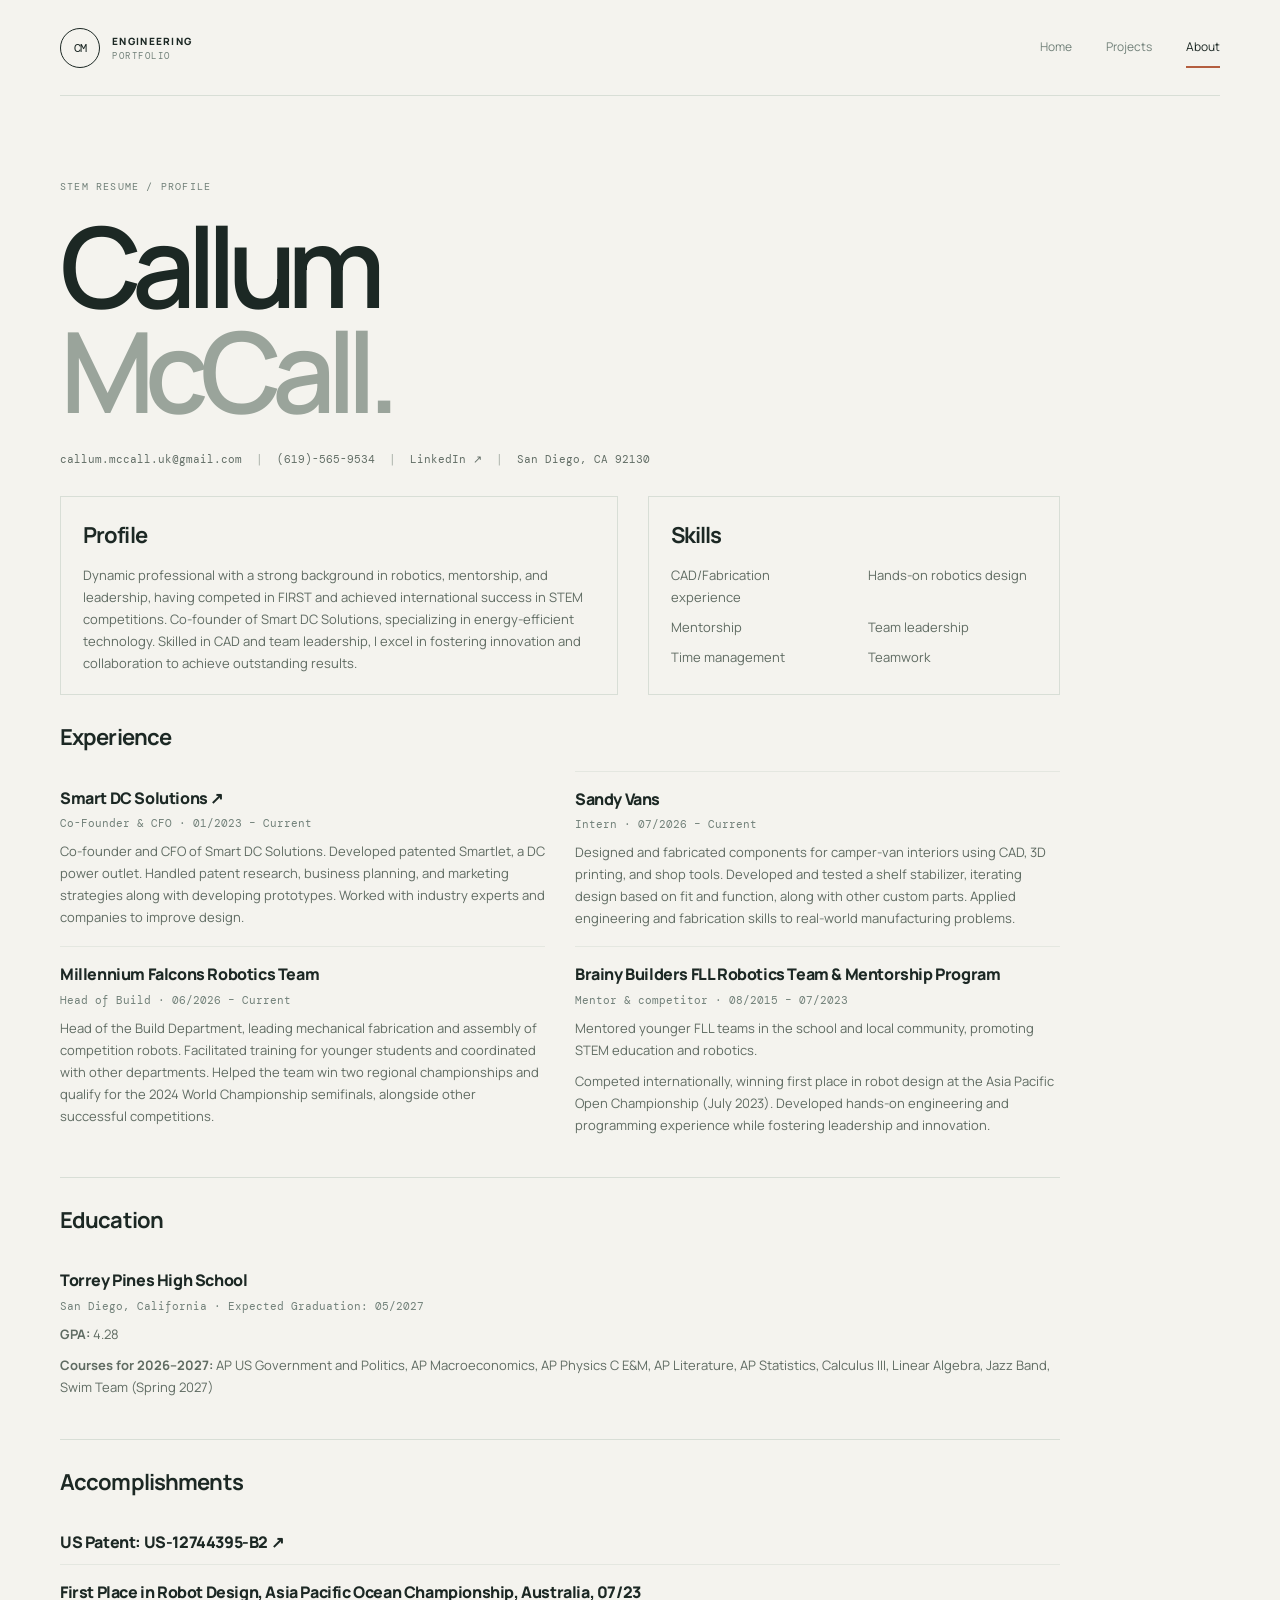
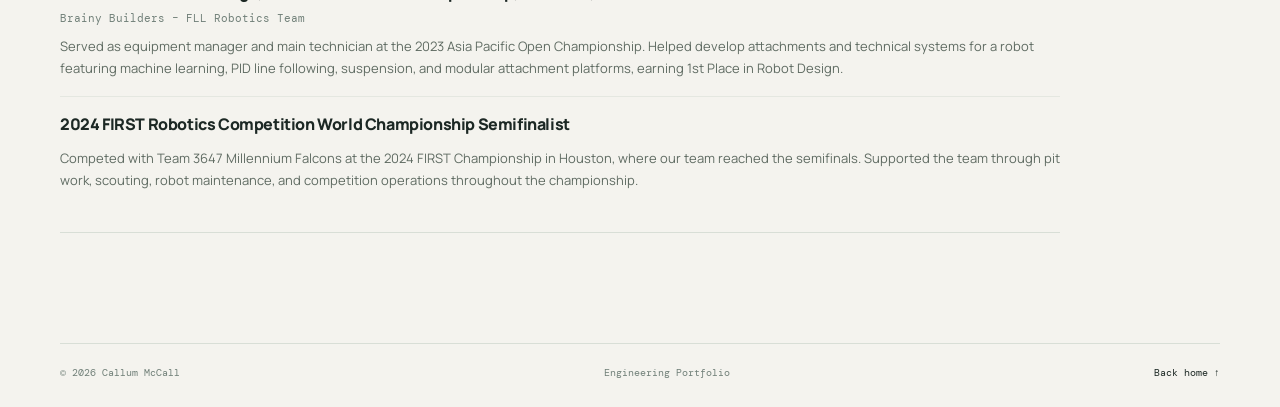
==== commit 1fd67831: "Fix contact spacing and homepage link layout" ====
--- a/about.html
+++ b/about.html
@@ -1,9 +1,9 @@
 <!doctype html>
 <html lang="en">
-<head><meta charset="utf-8"><meta name="viewport" content="width=device-width, initial-scale=1"><meta name="description" content="Callum McCall's STEM resume, including robotics, Smart DC Solutions, engineering internship, education, and accomplishments."><title>About — Callum McCall</title><link rel="stylesheet" href="style.css"></head>
+<head><meta charset="utf-8"><meta name="viewport" content="width=device-width, initial-scale=1"><meta name="description" content="Callum McCall's STEM resume, including robotics, Smart DC Solutions, engineering internship, education, and accomplishments."><title>About — Callum McCall</title><link rel="stylesheet" href="style.css?v=20261022-3"></head>
 <body><a class="skip-link" href="#main">Skip to content</a><header class="site-header wrap"><a class="wordmark" href="index.html"><span class="wordmark-mark">CM</span><span>ENGINEERING<br><small>PORTFOLIO</small></span></a><nav aria-label="Main navigation"><a href="index.html">Home</a><a href="projects.html">Projects</a><a class="active" href="about.html">About</a></nav></header>
 <main id="main" class="wrap inner-page"><p class="eyebrow">STEM RESUME / PROFILE</p><h1>Callum<br><span class="muted">McCall.</span></h1>
-<div class="resume-contact"><a href="https://mail.google.com/mail/?view=cm&amp;to=callum.mccall.uk@gmail.com">callum.mccall.uk@gmail.com</a><a href="tel:+16195659534">(619)-565-9534</a><a href="https://www.linkedin.com/in/callum-mccall-uk/" target="_blank" rel="noopener noreferrer">LinkedIn ↗</a><span>San Diego, CA 92130</span></div>
+<div class="resume-contact"><a href="https://mail.google.com/mail/?view=cm&amp;to=callum.mccall.uk@gmail.com">callum.mccall.uk@gmail.com</a><span class="contact-divider" aria-hidden="true">|</span><a href="tel:+16195659534">(619)-565-9534</a><span class="contact-divider" aria-hidden="true">|</span><a href="https://www.linkedin.com/in/callum-mccall-uk/" target="_blank" rel="noopener noreferrer">LinkedIn ↗</a><span class="contact-divider" aria-hidden="true">|</span><span>San Diego, CA 92130</span></div>
 <div class="resume-document"><div class="resume-top-grid"><section class="resume-section"><h2>Profile</h2><p>Dynamic professional with a strong background in robotics, mentorship, and leadership, having competed in FIRST and achieved international success in STEM competitions. Co-founder of Smart DC Solutions, specializing in energy-efficient technology. Skilled in CAD and team leadership, I excel in fostering innovation and collaboration to achieve outstanding results.</p></section>
 <section class="resume-section"><h2>Skills</h2><ul class="resume-skills"><li>CAD/Fabrication experience</li><li>Hands-on robotics design</li><li>Mentorship</li><li>Team leadership</li><li>Time management</li><li>Teamwork</li></ul></section></div><section class="resume-section"><h2>Experience</h2><div class="resume-experience-grid">
 <article class="resume-entry"><div class="resume-entry-head"><h3><a href="https://smartdcsolutions.com/" target="_blank" rel="noopener noreferrer">Smart DC Solutions ↗</a></h3></div><p class="resume-detail">Co-Founder & CFO · 01/2023 – Current</p><p>Co-founder and CFO of Smart DC Solutions. Developed patented Smartlet, a DC power outlet. Handled patent research, business planning, and marketing strategies along with developing prototypes. Worked with industry experts and companies to improve design.</p></article>
--- a/style.css
+++ b/style.css
@@ -21,3 +21,9 @@
 .resume-contact{gap:0 0;margin:12px 0 30px;padding:0;font:11px 'DM Mono',monospace}.resume-contact>*{padding:3px 16px;border-left:1px solid var(--line)}.resume-contact>*:first-child{padding-left:0;border-left:0}.resume-entry-head{display:block}.resume-entry h3{font-weight:800}.resume-entry .resume-detail{font:11px 'DM Mono',monospace;color:var(--muted);margin:4px 0 10px}.resume-experience-grid .resume-entry:nth-child(2){border-top:1px solid #e4e7e0}
 .projects-cta{padding-top:64px}
 @media(max-width:700px){.resume-contact{display:flex;flex-wrap:wrap;gap:5px 0}.resume-contact>*{padding:3px 10px}.resume-contact>*:first-child{padding-left:0}.projects-cta{padding-top:44px}}
+
+/* Final layout adjustments requested from the live preview */
+.resume-contact{display:flex;flex-wrap:wrap;align-items:center;column-gap:14px;row-gap:8px;margin:12px 0 30px;padding:0;font:11px 'DM Mono',monospace;color:#626e66}.resume-contact>*{padding:0;border:0}.resume-contact .contact-divider{color:#a8b0a8}.hero-bottom{display:block}.hero-bottom .text-link{margin-top:22px}.projects-cta{display:flex;justify-content:flex-end;padding-top:88px}
+@media(max-width:700px){.hero-bottom .text-link{margin-top:18px}.projects-cta{padding-top:56px}}
+.hero-bottom .text-link{display:flex;width:max-content;margin-top:22px}
+@media(max-width:700px){.hero-bottom .text-link{margin-top:18px}}
